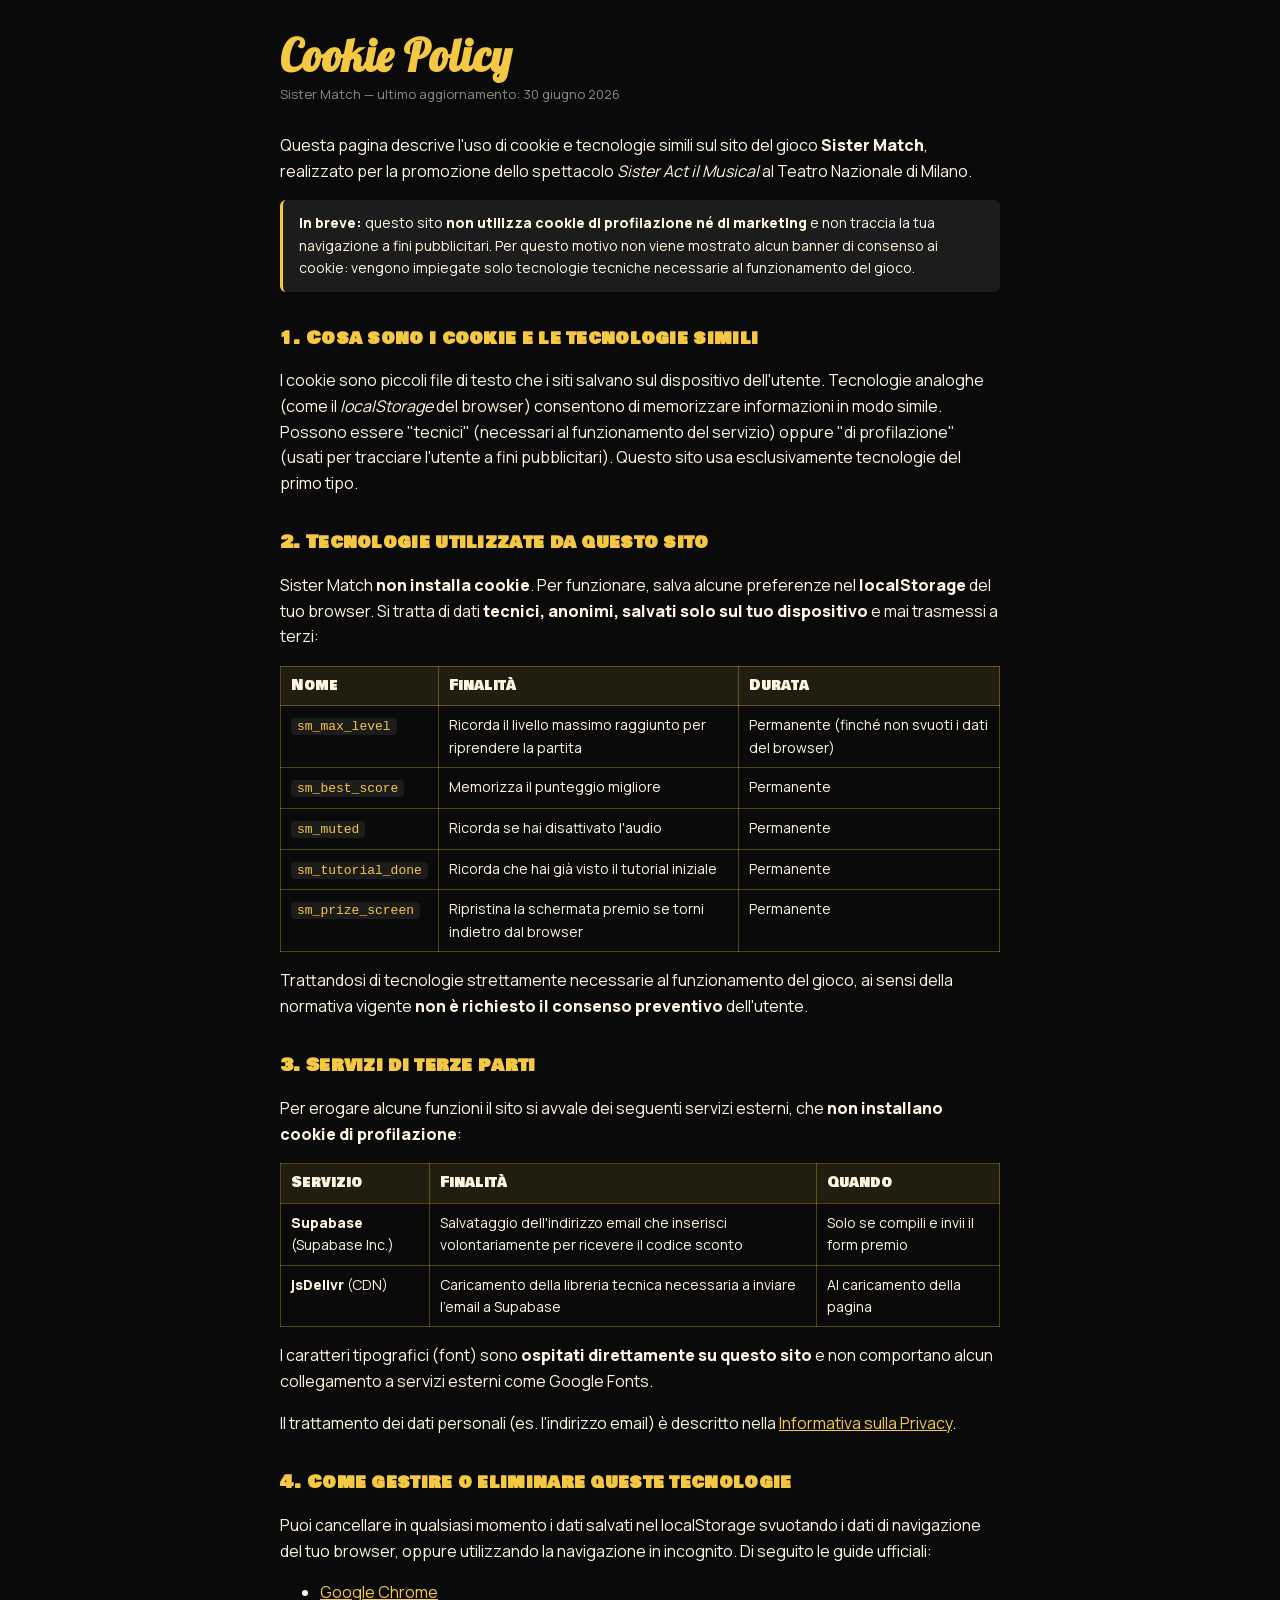
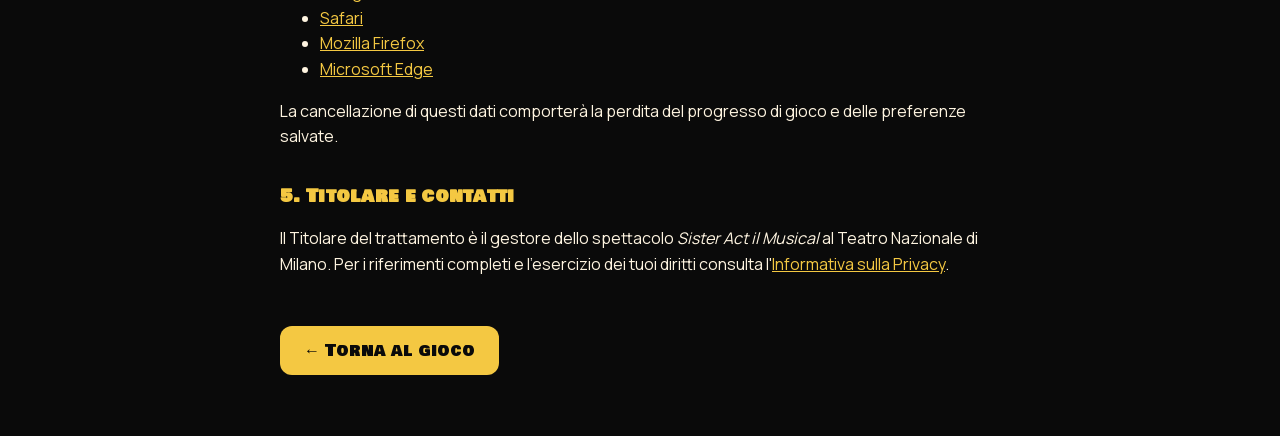
==== cookie-policy.html @ a39ea888 "feat(privacy): cookie policy + font self-hosted (no Google Fonts) - Font Lobster/Bowlby One SC/Manro" ====
<!DOCTYPE html>
<html lang="it">
<head>
<meta charset="UTF-8">
<meta name="viewport" content="width=device-width, initial-scale=1.0">
<title>Cookie Policy — Sister Match</title>
<meta name="robots" content="noindex">
<link rel="icon" href="data:image/svg+xml,<svg xmlns='http://www.w3.org/2000/svg' viewBox='0 0 100 100'><text y='.9em' font-size='90'>🎤</text></svg>">
<link href="fonts/fonts.css" rel="stylesheet">
<style>
  :root{
    --red:#d8232a;--gold:#f4c842;--cream:#fff5e1;--ink:#0a0a0a;--ink-soft:#1c1c1c;
    --font-display:'Lobster',cursive;--font-impact:'Bowlby One SC',sans-serif;--font-body:'Manrope',sans-serif;
  }
  *{box-sizing:border-box}
  body{margin:0;background:var(--ink);color:var(--cream);font-family:var(--font-body);line-height:1.6;font-size:16px}
  .wrap{max-width:760px;margin:0 auto;padding:32px 20px 64px}
  h1{font-family:var(--font-display);color:var(--gold);font-size:clamp(32px,8vw,44px);margin:0 0 4px;line-height:1.1}
  .updated{color:rgba(255,245,225,0.55);font-size:13px;margin-bottom:28px}
  h2{font-family:var(--font-impact);color:var(--gold);font-size:18px;margin:32px 0 10px;letter-spacing:0.3px}
  a{color:var(--gold)}
  table{width:100%;border-collapse:collapse;margin:12px 0;font-size:14px}
  th,td{border:1px solid rgba(244,200,66,0.3);padding:8px 10px;text-align:left;vertical-align:top}
  th{background:rgba(244,200,66,0.1);font-family:var(--font-impact);font-weight:400}
  code{background:var(--ink-soft);padding:1px 6px;border-radius:4px;font-size:13px;color:var(--gold)}
  .back{display:inline-block;margin-top:32px;font-family:var(--font-impact);background:var(--gold);color:var(--ink);text-decoration:none;padding:12px 24px;border-radius:12px}
  .note{background:var(--ink-soft);border-left:3px solid var(--gold);padding:12px 16px;border-radius:6px;margin:16px 0;font-size:14px}
</style>
</head>
<body>
<div class="wrap">
  <h1>Cookie Policy</h1>
  <div class="updated">Sister Match — ultimo aggiornamento: 30 giugno 2026</div>

  <p>Questa pagina descrive l'uso di cookie e tecnologie simili sul sito del gioco <strong>Sister Match</strong>, realizzato per la promozione dello spettacolo <em>Sister Act il Musical</em> al Teatro Nazionale di Milano.</p>

  <div class="note">
    <strong>In breve:</strong> questo sito <strong>non utilizza cookie di profilazione né di marketing</strong> e non traccia la tua navigazione a fini pubblicitari. Per questo motivo non viene mostrato alcun banner di consenso ai cookie: vengono impiegate solo tecnologie tecniche necessarie al funzionamento del gioco.
  </div>

  <h2>1. Cosa sono i cookie e le tecnologie simili</h2>
  <p>I cookie sono piccoli file di testo che i siti salvano sul dispositivo dell'utente. Tecnologie analoghe (come il <em>localStorage</em> del browser) consentono di memorizzare informazioni in modo simile. Possono essere "tecnici" (necessari al funzionamento del servizio) oppure "di profilazione" (usati per tracciare l'utente a fini pubblicitari). Questo sito usa esclusivamente tecnologie del primo tipo.</p>

  <h2>2. Tecnologie utilizzate da questo sito</h2>
  <p>Sister Match <strong>non installa cookie</strong>. Per funzionare, salva alcune preferenze nel <strong>localStorage</strong> del tuo browser. Si tratta di dati <strong>tecnici, anonimi, salvati solo sul tuo dispositivo</strong> e mai trasmessi a terzi:</p>
  <table>
    <thead><tr><th>Nome</th><th>Finalità</th><th>Durata</th></tr></thead>
    <tbody>
      <tr><td><code>sm_max_level</code></td><td>Ricorda il livello massimo raggiunto per riprendere la partita</td><td>Permanente (finché non svuoti i dati del browser)</td></tr>
      <tr><td><code>sm_best_score</code></td><td>Memorizza il punteggio migliore</td><td>Permanente</td></tr>
      <tr><td><code>sm_muted</code></td><td>Ricorda se hai disattivato l'audio</td><td>Permanente</td></tr>
      <tr><td><code>sm_tutorial_done</code></td><td>Ricorda che hai già visto il tutorial iniziale</td><td>Permanente</td></tr>
      <tr><td><code>sm_prize_screen</code></td><td>Ripristina la schermata premio se torni indietro dal browser</td><td>Permanente</td></tr>
    </tbody>
  </table>
  <p>Trattandosi di tecnologie strettamente necessarie al funzionamento del gioco, ai sensi della normativa vigente <strong>non è richiesto il consenso preventivo</strong> dell'utente.</p>

  <h2>3. Servizi di terze parti</h2>
  <p>Per erogare alcune funzioni il sito si avvale dei seguenti servizi esterni, che <strong>non installano cookie di profilazione</strong>:</p>
  <table>
    <thead><tr><th>Servizio</th><th>Finalità</th><th>Quando</th></tr></thead>
    <tbody>
      <tr><td><strong>Supabase</strong> (Supabase Inc.)</td><td>Salvataggio dell'indirizzo email che inserisci volontariamente per ricevere il codice sconto</td><td>Solo se compili e invii il form premio</td></tr>
      <tr><td><strong>jsDelivr</strong> (CDN)</td><td>Caricamento della libreria tecnica necessaria a inviare l'email a Supabase</td><td>Al caricamento della pagina</td></tr>
    </tbody>
  </table>
  <p>I caratteri tipografici (font) sono <strong>ospitati direttamente su questo sito</strong> e non comportano alcun collegamento a servizi esterni come Google Fonts.</p>
  <p>Il trattamento dei dati personali (es. l'indirizzo email) è descritto nella <a href="https://teatronazionale.it/privacy-policy/" target="_blank" rel="noopener">Informativa sulla Privacy</a>.</p>

  <h2>4. Come gestire o eliminare queste tecnologie</h2>
  <p>Puoi cancellare in qualsiasi momento i dati salvati nel localStorage svuotando i dati di navigazione del tuo browser, oppure utilizzando la navigazione in incognito. Di seguito le guide ufficiali:</p>
  <ul>
    <li><a href="https://support.google.com/chrome/answer/2392709" target="_blank" rel="noopener">Google Chrome</a></li>
    <li><a href="https://support.apple.com/it-it/guide/safari/sfri11471/mac" target="_blank" rel="noopener">Safari</a></li>
    <li><a href="https://support.mozilla.org/it/kb/Eliminare%20i%20cookie" target="_blank" rel="noopener">Mozilla Firefox</a></li>
    <li><a href="https://support.microsoft.com/it-it/microsoft-edge" target="_blank" rel="noopener">Microsoft Edge</a></li>
  </ul>
  <p>La cancellazione di questi dati comporterà la perdita del progresso di gioco e delle preferenze salvate.</p>

  <h2>5. Titolare e contatti</h2>
  <p>Il Titolare del trattamento è il gestore dello spettacolo <em>Sister Act il Musical</em> al Teatro Nazionale di Milano. Per i riferimenti completi e l'esercizio dei tuoi diritti consulta l'<a href="https://teatronazionale.it/privacy-policy/" target="_blank" rel="noopener">Informativa sulla Privacy</a>.</p>

  <a class="back" href="index.html">← Torna al gioco</a>
</div>
</body>
</html>
---- fonts/fonts.css ----
/* latin-ext */
@font-face {
  font-family: 'Bowlby One SC';
  font-style: normal;
  font-weight: 400;
  font-display: swap;
  src: url(bowlbyonesc-bfc02255.woff2) format('woff2');
  unicode-range: U+0100-02BA, U+02BD-02C5, U+02C7-02CC, U+02CE-02D7, U+02DD-02FF, U+0304, U+0308, U+0329, U+1D00-1DBF, U+1E00-1E9F, U+1EF2-1EFF, U+2020, U+20A0-20AB, U+20AD-20C0, U+2113, U+2C60-2C7F, U+A720-A7FF;
}
/* latin */
@font-face {
  font-family: 'Bowlby One SC';
  font-style: normal;
  font-weight: 400;
  font-display: swap;
  src: url(bowlbyonesc-7b45d3c6.woff2) format('woff2');
  unicode-range: U+0000-00FF, U+0131, U+0152-0153, U+02BB-02BC, U+02C6, U+02DA, U+02DC, U+0304, U+0308, U+0329, U+2000-206F, U+20AC, U+2122, U+2191, U+2193, U+2212, U+2215, U+FEFF, U+FFFD;
}
/* cyrillic-ext */
@font-face {
  font-family: 'Lobster';
  font-style: normal;
  font-weight: 400;
  font-display: swap;
  src: url(lobster-cb263a0b.woff2) format('woff2');
  unicode-range: U+0460-052F, U+1C80-1C8A, U+20B4, U+2DE0-2DFF, U+A640-A69F, U+FE2E-FE2F;
}
/* cyrillic */
@font-face {
  font-family: 'Lobster';
  font-style: normal;
  font-weight: 400;
  font-display: swap;
  src: url(lobster-86ad3435.woff2) format('woff2');
  unicode-range: U+0301, U+0400-045F, U+0490-0491, U+04B0-04B1, U+2116;
}
/* vietnamese */
@font-face {
  font-family: 'Lobster';
  font-style: normal;
  font-weight: 400;
  font-display: swap;
  src: url(lobster-c41340f7.woff2) format('woff2');
  unicode-range: U+0102-0103, U+0110-0111, U+0128-0129, U+0168-0169, U+01A0-01A1, U+01AF-01B0, U+0300-0301, U+0303-0304, U+0308-0309, U+0323, U+0329, U+1EA0-1EF9, U+20AB;
}
/* latin-ext */
@font-face {
  font-family: 'Lobster';
  font-style: normal;
  font-weight: 400;
  font-display: swap;
  src: url(lobster-cf55743c.woff2) format('woff2');
  unicode-range: U+0100-02BA, U+02BD-02C5, U+02C7-02CC, U+02CE-02D7, U+02DD-02FF, U+0304, U+0308, U+0329, U+1D00-1DBF, U+1E00-1E9F, U+1EF2-1EFF, U+2020, U+20A0-20AB, U+20AD-20C0, U+2113, U+2C60-2C7F, U+A720-A7FF;
}
/* latin */
@font-face {
  font-family: 'Lobster';
  font-style: normal;
  font-weight: 400;
  font-display: swap;
  src: url(lobster-f64780c7.woff2) format('woff2');
  unicode-range: U+0000-00FF, U+0131, U+0152-0153, U+02BB-02BC, U+02C6, U+02DA, U+02DC, U+0304, U+0308, U+0329, U+2000-206F, U+20AC, U+2122, U+2191, U+2193, U+2212, U+2215, U+FEFF, U+FFFD;
}
/* cyrillic-ext */
@font-face {
  font-family: 'Manrope';
  font-style: normal;
  font-weight: 400;
  font-display: swap;
  src: url(manrope-37facb2a.woff2) format('woff2');
  unicode-range: U+0460-052F, U+1C80-1C8A, U+20B4, U+2DE0-2DFF, U+A640-A69F, U+FE2E-FE2F;
}
/* cyrillic */
@font-face {
  font-family: 'Manrope';
  font-style: normal;
  font-weight: 400;
  font-display: swap;
  src: url(manrope-c9a5f13c.woff2) format('woff2');
  unicode-range: U+0301, U+0400-045F, U+0490-0491, U+04B0-04B1, U+2116;
}
/* greek */
@font-face {
  font-family: 'Manrope';
  font-style: normal;
  font-weight: 400;
  font-display: swap;
  src: url(manrope-f00fa027.woff2) format('woff2');
  unicode-range: U+0370-0377, U+037A-037F, U+0384-038A, U+038C, U+038E-03A1, U+03A3-03FF;
}
/* vietnamese */
@font-face {
  font-family: 'Manrope';
  font-style: normal;
  font-weight: 400;
  font-display: swap;
  src: url(manrope-bd6e7fdc.woff2) format('woff2');
  unicode-range: U+0102-0103, U+0110-0111, U+0128-0129, U+0168-0169, U+01A0-01A1, U+01AF-01B0, U+0300-0301, U+0303-0304, U+0308-0309, U+0323, U+0329, U+1EA0-1EF9, U+20AB;
}
/* latin-ext */
@font-face {
  font-family: 'Manrope';
  font-style: normal;
  font-weight: 400;
  font-display: swap;
  src: url(manrope-76dcfc73.woff2) format('woff2');
  unicode-range: U+0100-02BA, U+02BD-02C5, U+02C7-02CC, U+02CE-02D7, U+02DD-02FF, U+0304, U+0308, U+0329, U+1D00-1DBF, U+1E00-1E9F, U+1EF2-1EFF, U+2020, U+20A0-20AB, U+20AD-20C0, U+2113, U+2C60-2C7F, U+A720-A7FF;
}
/* latin */
@font-face {
  font-family: 'Manrope';
  font-style: normal;
  font-weight: 400;
  font-display: swap;
  src: url(manrope-81401990.woff2) format('woff2');
  unicode-range: U+0000-00FF, U+0131, U+0152-0153, U+02BB-02BC, U+02C6, U+02DA, U+02DC, U+0304, U+0308, U+0329, U+2000-206F, U+20AC, U+2122, U+2191, U+2193, U+2212, U+2215, U+FEFF, U+FFFD;
}
/* cyrillic-ext */
@font-face {
  font-family: 'Manrope';
  font-style: normal;
  font-weight: 600;
  font-display: swap;
  src: url(manrope-37facb2a.woff2) format('woff2');
  unicode-range: U+0460-052F, U+1C80-1C8A, U+20B4, U+2DE0-2DFF, U+A640-A69F, U+FE2E-FE2F;
}
/* cyrillic */
@font-face {
  font-family: 'Manrope';
  font-style: normal;
  font-weight: 600;
  font-display: swap;
  src: url(manrope-c9a5f13c.woff2) format('woff2');
  unicode-range: U+0301, U+0400-045F, U+0490-0491, U+04B0-04B1, U+2116;
}
/* greek */
@font-face {
  font-family: 'Manrope';
  font-style: normal;
  font-weight: 600;
  font-display: swap;
  src: url(manrope-f00fa027.woff2) format('woff2');
  unicode-range: U+0370-0377, U+037A-037F, U+0384-038A, U+038C, U+038E-03A1, U+03A3-03FF;
}
/* vietnamese */
@font-face {
  font-family: 'Manrope';
  font-style: normal;
  font-weight: 600;
  font-display: swap;
  src: url(manrope-bd6e7fdc.woff2) format('woff2');
  unicode-range: U+0102-0103, U+0110-0111, U+0128-0129, U+0168-0169, U+01A0-01A1, U+01AF-01B0, U+0300-0301, U+0303-0304, U+0308-0309, U+0323, U+0329, U+1EA0-1EF9, U+20AB;
}
/* latin-ext */
@font-face {
  font-family: 'Manrope';
  font-style: normal;
  font-weight: 600;
  font-display: swap;
  src: url(manrope-76dcfc73.woff2) format('woff2');
  unicode-range: U+0100-02BA, U+02BD-02C5, U+02C7-02CC, U+02CE-02D7, U+02DD-02FF, U+0304, U+0308, U+0329, U+1D00-1DBF, U+1E00-1E9F, U+1EF2-1EFF, U+2020, U+20A0-20AB, U+20AD-20C0, U+2113, U+2C60-2C7F, U+A720-A7FF;
}
/* latin */
@font-face {
  font-family: 'Manrope';
  font-style: normal;
  font-weight: 600;
  font-display: swap;
  src: url(manrope-81401990.woff2) format('woff2');
  unicode-range: U+0000-00FF, U+0131, U+0152-0153, U+02BB-02BC, U+02C6, U+02DA, U+02DC, U+0304, U+0308, U+0329, U+2000-206F, U+20AC, U+2122, U+2191, U+2193, U+2212, U+2215, U+FEFF, U+FFFD;
}
/* cyrillic-ext */
@font-face {
  font-family: 'Manrope';
  font-style: normal;
  font-weight: 800;
  font-display: swap;
  src: url(manrope-37facb2a.woff2) format('woff2');
  unicode-range: U+0460-052F, U+1C80-1C8A, U+20B4, U+2DE0-2DFF, U+A640-A69F, U+FE2E-FE2F;
}
/* cyrillic */
@font-face {
  font-family: 'Manrope';
  font-style: normal;
  font-weight: 800;
  font-display: swap;
  src: url(manrope-c9a5f13c.woff2) format('woff2');
  unicode-range: U+0301, U+0400-045F, U+0490-0491, U+04B0-04B1, U+2116;
}
/* greek */
@font-face {
  font-family: 'Manrope';
  font-style: normal;
  font-weight: 800;
  font-display: swap;
  src: url(manrope-f00fa027.woff2) format('woff2');
  unicode-range: U+0370-0377, U+037A-037F, U+0384-038A, U+038C, U+038E-03A1, U+03A3-03FF;
}
/* vietnamese */
@font-face {
  font-family: 'Manrope';
  font-style: normal;
  font-weight: 800;
  font-display: swap;
  src: url(manrope-bd6e7fdc.woff2) format('woff2');
  unicode-range: U+0102-0103, U+0110-0111, U+0128-0129, U+0168-0169, U+01A0-01A1, U+01AF-01B0, U+0300-0301, U+0303-0304, U+0308-0309, U+0323, U+0329, U+1EA0-1EF9, U+20AB;
}
/* latin-ext */
@font-face {
  font-family: 'Manrope';
  font-style: normal;
  font-weight: 800;
  font-display: swap;
  src: url(manrope-76dcfc73.woff2) format('woff2');
  unicode-range: U+0100-02BA, U+02BD-02C5, U+02C7-02CC, U+02CE-02D7, U+02DD-02FF, U+0304, U+0308, U+0329, U+1D00-1DBF, U+1E00-1E9F, U+1EF2-1EFF, U+2020, U+20A0-20AB, U+20AD-20C0, U+2113, U+2C60-2C7F, U+A720-A7FF;
}
/* latin */
@font-face {
  font-family: 'Manrope';
  font-style: normal;
  font-weight: 800;
  font-display: swap;
  src: url(manrope-81401990.woff2) format('woff2');
  unicode-range: U+0000-00FF, U+0131, U+0152-0153, U+02BB-02BC, U+02C6, U+02DA, U+02DC, U+0304, U+0308, U+0329, U+2000-206F, U+20AC, U+2122, U+2191, U+2193, U+2212, U+2215, U+FEFF, U+FFFD;
}
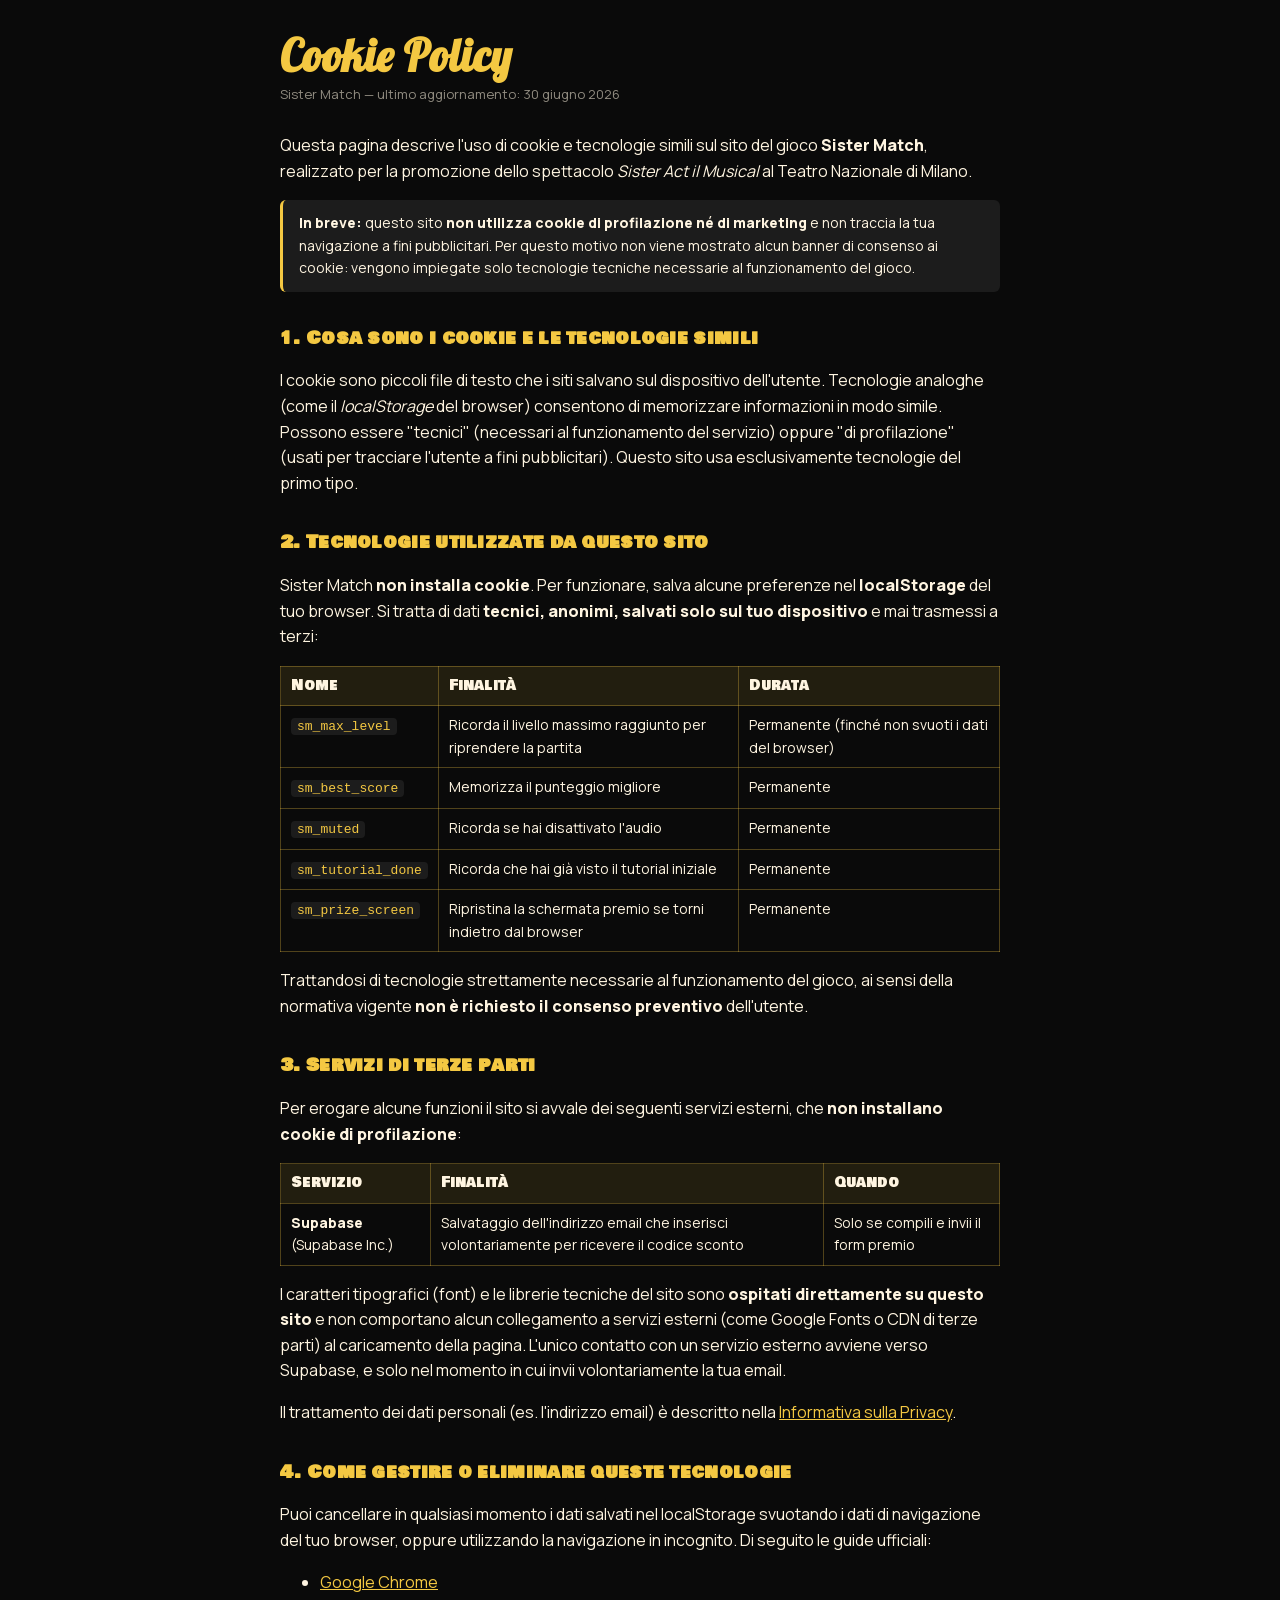
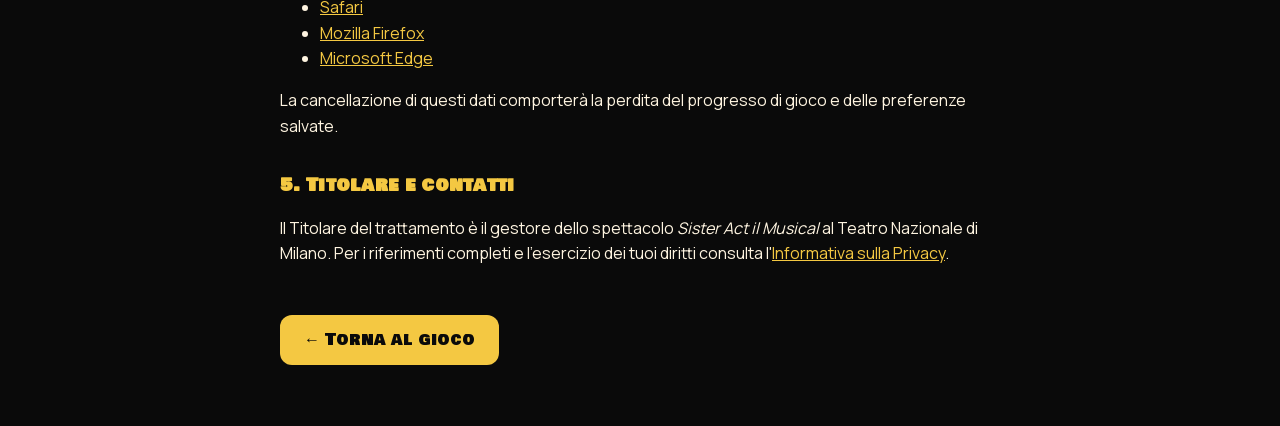
==== commit 8ce8665e: "feat(privacy): self-host libreria Supabase JS (no jsDelivr) - supabase-js 2.108.2 servito da /vendor" ====
--- a/cookie-policy.html
+++ b/cookie-policy.html
@@ -61,10 +61,9 @@
     <thead><tr><th>Servizio</th><th>Finalità</th><th>Quando</th></tr></thead>
     <tbody>
       <tr><td><strong>Supabase</strong> (Supabase Inc.)</td><td>Salvataggio dell'indirizzo email che inserisci volontariamente per ricevere il codice sconto</td><td>Solo se compili e invii il form premio</td></tr>
-      <tr><td><strong>jsDelivr</strong> (CDN)</td><td>Caricamento della libreria tecnica necessaria a inviare l'email a Supabase</td><td>Al caricamento della pagina</td></tr>
     </tbody>
   </table>
-  <p>I caratteri tipografici (font) sono <strong>ospitati direttamente su questo sito</strong> e non comportano alcun collegamento a servizi esterni come Google Fonts.</p>
+  <p>I caratteri tipografici (font) e le librerie tecniche del sito sono <strong>ospitati direttamente su questo sito</strong> e non comportano alcun collegamento a servizi esterni (come Google Fonts o CDN di terze parti) al caricamento della pagina. L'unico contatto con un servizio esterno avviene verso Supabase, e solo nel momento in cui invii volontariamente la tua email.</p>
   <p>Il trattamento dei dati personali (es. l'indirizzo email) è descritto nella <a href="https://teatronazionale.it/privacy-policy/" target="_blank" rel="noopener">Informativa sulla Privacy</a>.</p>
 
   <h2>4. Come gestire o eliminare queste tecnologie</h2>
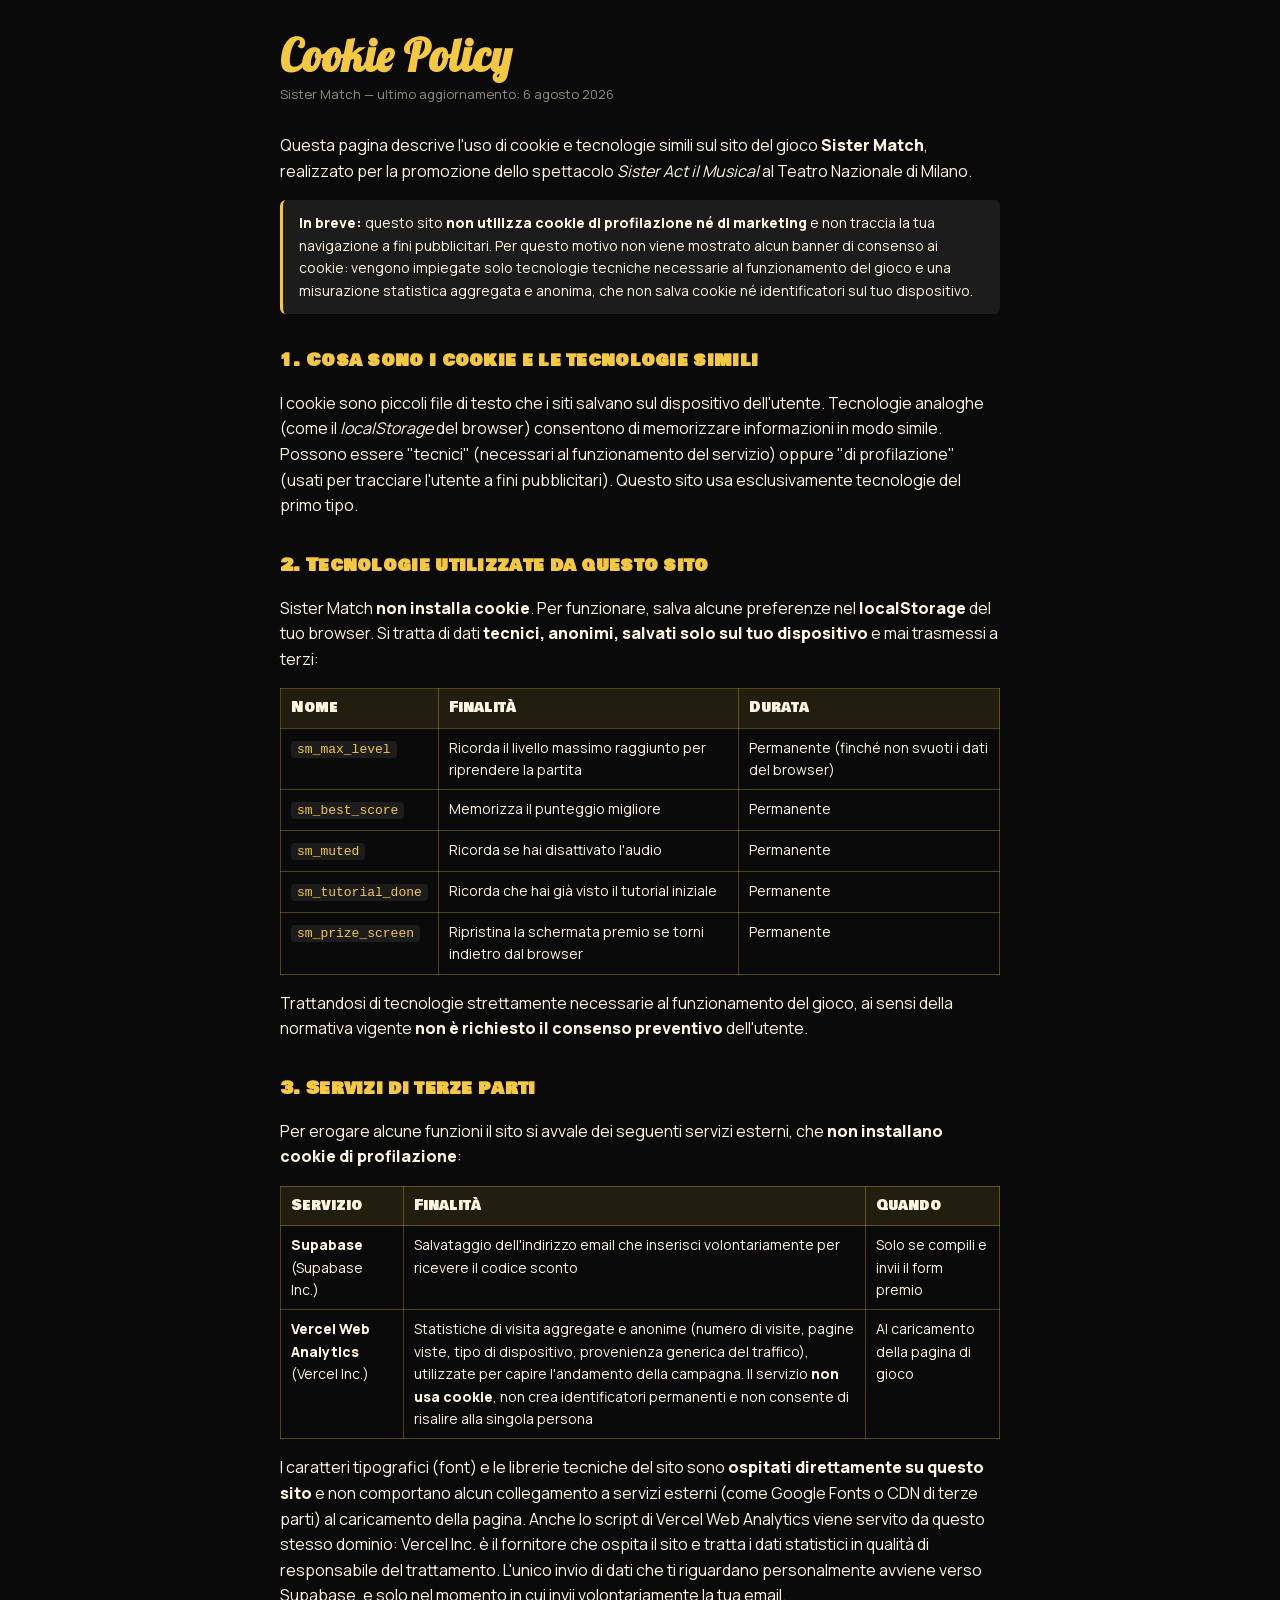
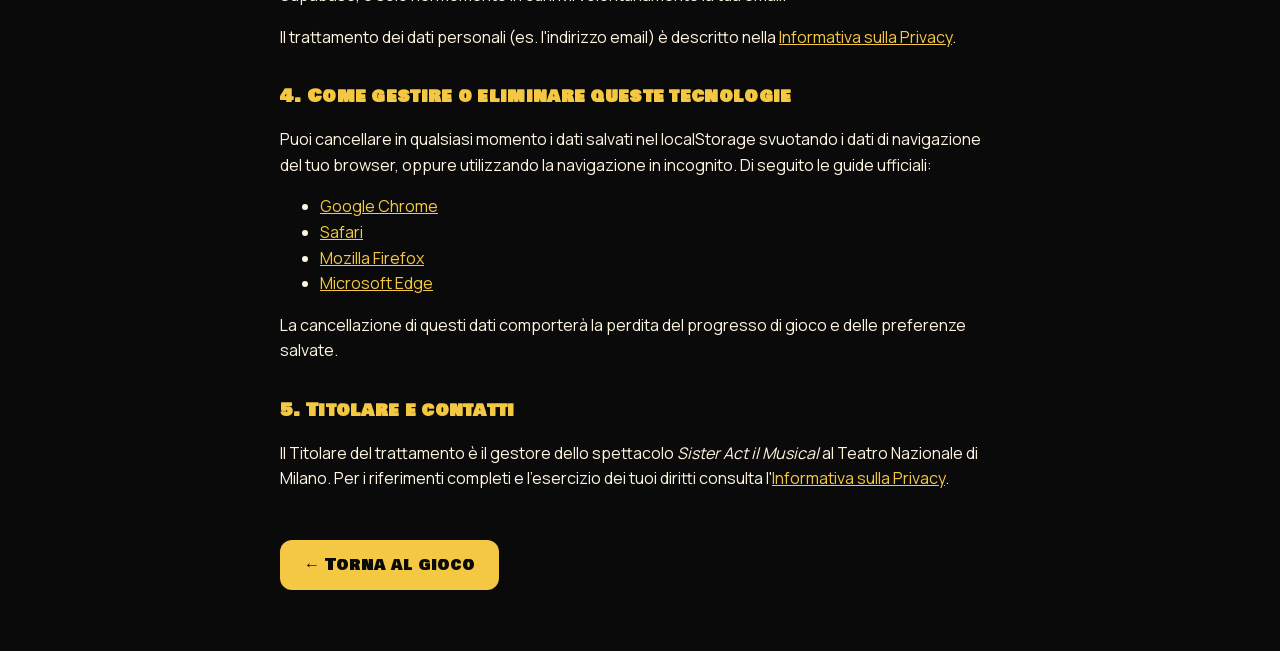
==== commit d1dc6c82: "feat(analytics): Vercel Web Analytics + aggiornamento cookie policy - index.html: script /_vercel/in" ====
--- a/cookie-policy.html
+++ b/cookie-policy.html
@@ -30,12 +30,12 @@
 <body>
 <div class="wrap">
   <h1>Cookie Policy</h1>
-  <div class="updated">Sister Match — ultimo aggiornamento: 30 giugno 2026</div>
+  <div class="updated">Sister Match — ultimo aggiornamento: 6 agosto 2026</div>
 
   <p>Questa pagina descrive l'uso di cookie e tecnologie simili sul sito del gioco <strong>Sister Match</strong>, realizzato per la promozione dello spettacolo <em>Sister Act il Musical</em> al Teatro Nazionale di Milano.</p>
 
   <div class="note">
-    <strong>In breve:</strong> questo sito <strong>non utilizza cookie di profilazione né di marketing</strong> e non traccia la tua navigazione a fini pubblicitari. Per questo motivo non viene mostrato alcun banner di consenso ai cookie: vengono impiegate solo tecnologie tecniche necessarie al funzionamento del gioco.
+    <strong>In breve:</strong> questo sito <strong>non utilizza cookie di profilazione né di marketing</strong> e non traccia la tua navigazione a fini pubblicitari. Per questo motivo non viene mostrato alcun banner di consenso ai cookie: vengono impiegate solo tecnologie tecniche necessarie al funzionamento del gioco e una misurazione statistica aggregata e anonima, che non salva cookie né identificatori sul tuo dispositivo.
   </div>
 
   <h2>1. Cosa sono i cookie e le tecnologie simili</h2>
@@ -61,9 +61,10 @@
     <thead><tr><th>Servizio</th><th>Finalità</th><th>Quando</th></tr></thead>
     <tbody>
       <tr><td><strong>Supabase</strong> (Supabase Inc.)</td><td>Salvataggio dell'indirizzo email che inserisci volontariamente per ricevere il codice sconto</td><td>Solo se compili e invii il form premio</td></tr>
+      <tr><td><strong>Vercel Web Analytics</strong> (Vercel Inc.)</td><td>Statistiche di visita aggregate e anonime (numero di visite, pagine viste, tipo di dispositivo, provenienza generica del traffico), utilizzate per capire l'andamento della campagna. Il servizio <strong>non usa cookie</strong>, non crea identificatori permanenti e non consente di risalire alla singola persona</td><td>Al caricamento della pagina di gioco</td></tr>
     </tbody>
   </table>
-  <p>I caratteri tipografici (font) e le librerie tecniche del sito sono <strong>ospitati direttamente su questo sito</strong> e non comportano alcun collegamento a servizi esterni (come Google Fonts o CDN di terze parti) al caricamento della pagina. L'unico contatto con un servizio esterno avviene verso Supabase, e solo nel momento in cui invii volontariamente la tua email.</p>
+  <p>I caratteri tipografici (font) e le librerie tecniche del sito sono <strong>ospitati direttamente su questo sito</strong> e non comportano alcun collegamento a servizi esterni (come Google Fonts o CDN di terze parti) al caricamento della pagina. Anche lo script di Vercel Web Analytics viene servito da questo stesso dominio: Vercel Inc. è il fornitore che ospita il sito e tratta i dati statistici in qualità di responsabile del trattamento. L'unico invio di dati che ti riguardano personalmente avviene verso Supabase, e solo nel momento in cui invii volontariamente la tua email.</p>
   <p>Il trattamento dei dati personali (es. l'indirizzo email) è descritto nella <a href="https://teatronazionale.it/privacy-policy/" target="_blank" rel="noopener">Informativa sulla Privacy</a>.</p>
 
   <h2>4. Come gestire o eliminare queste tecnologie</h2>
